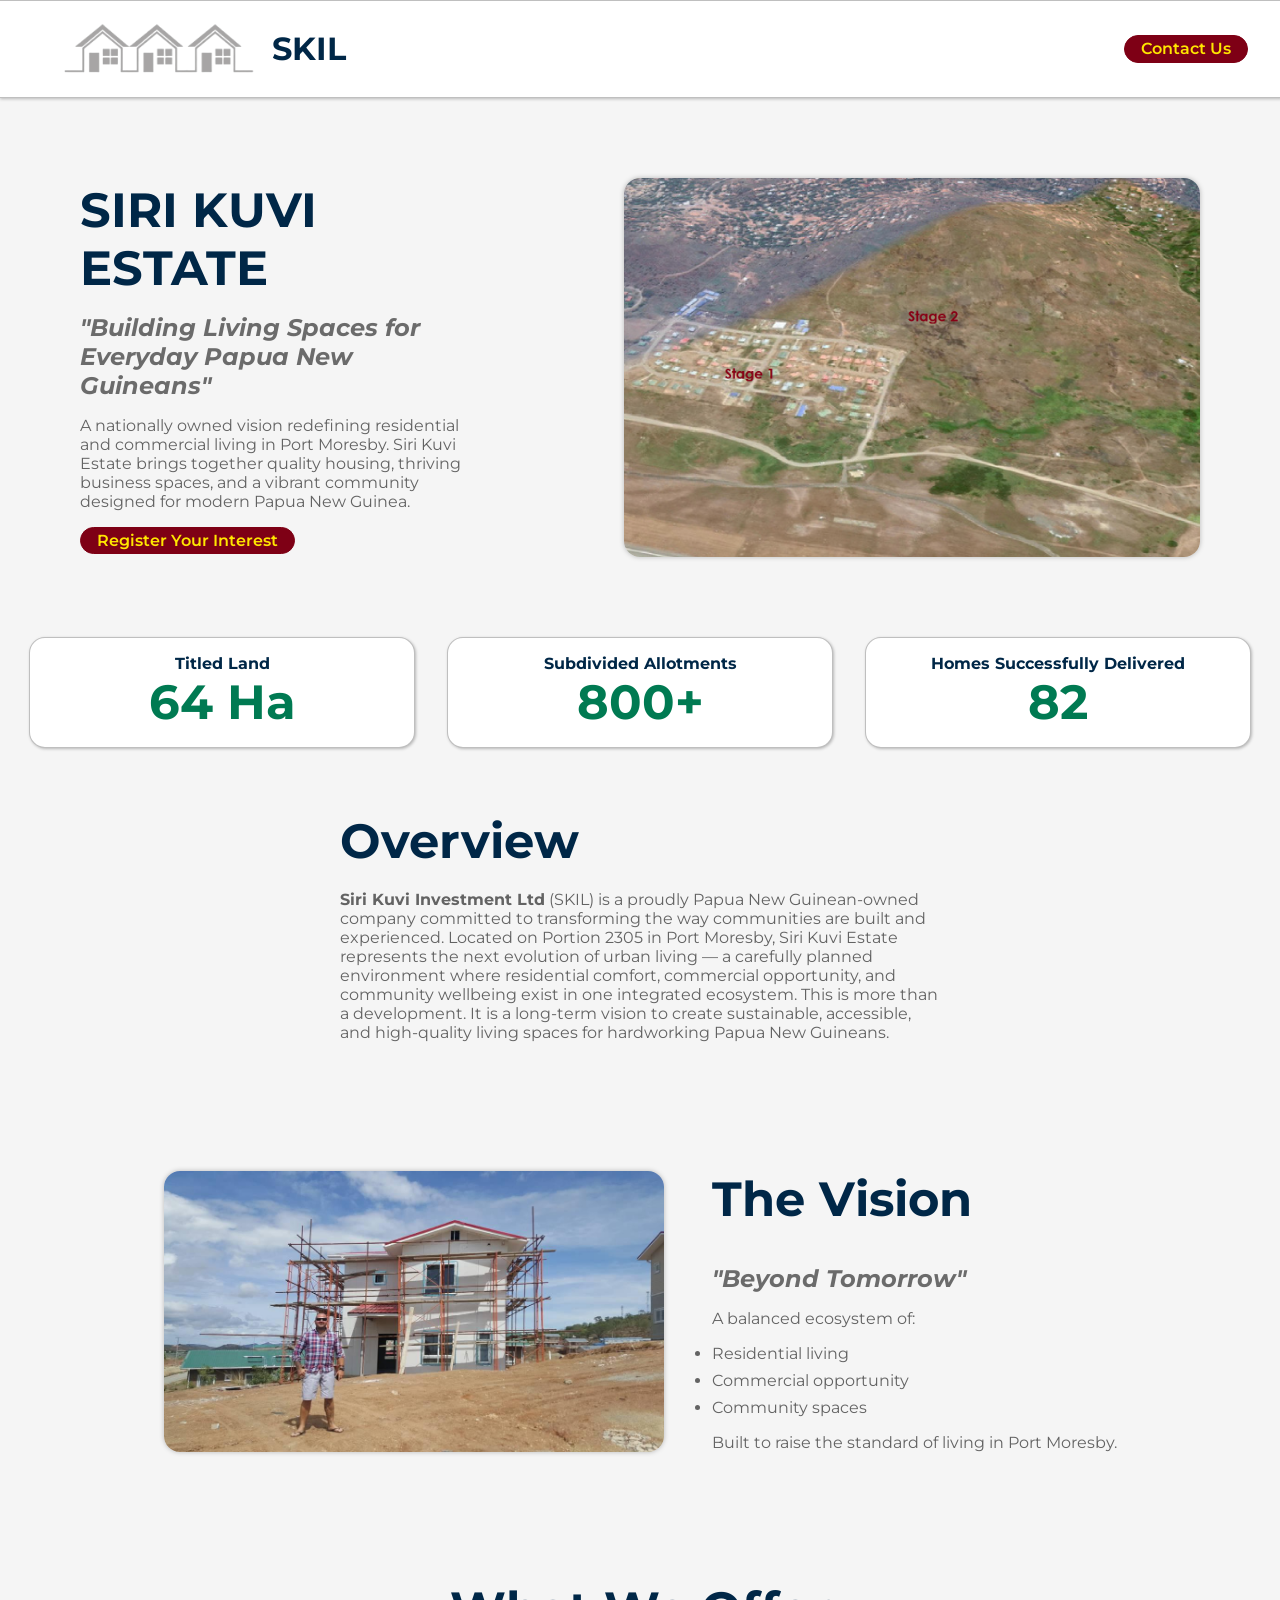
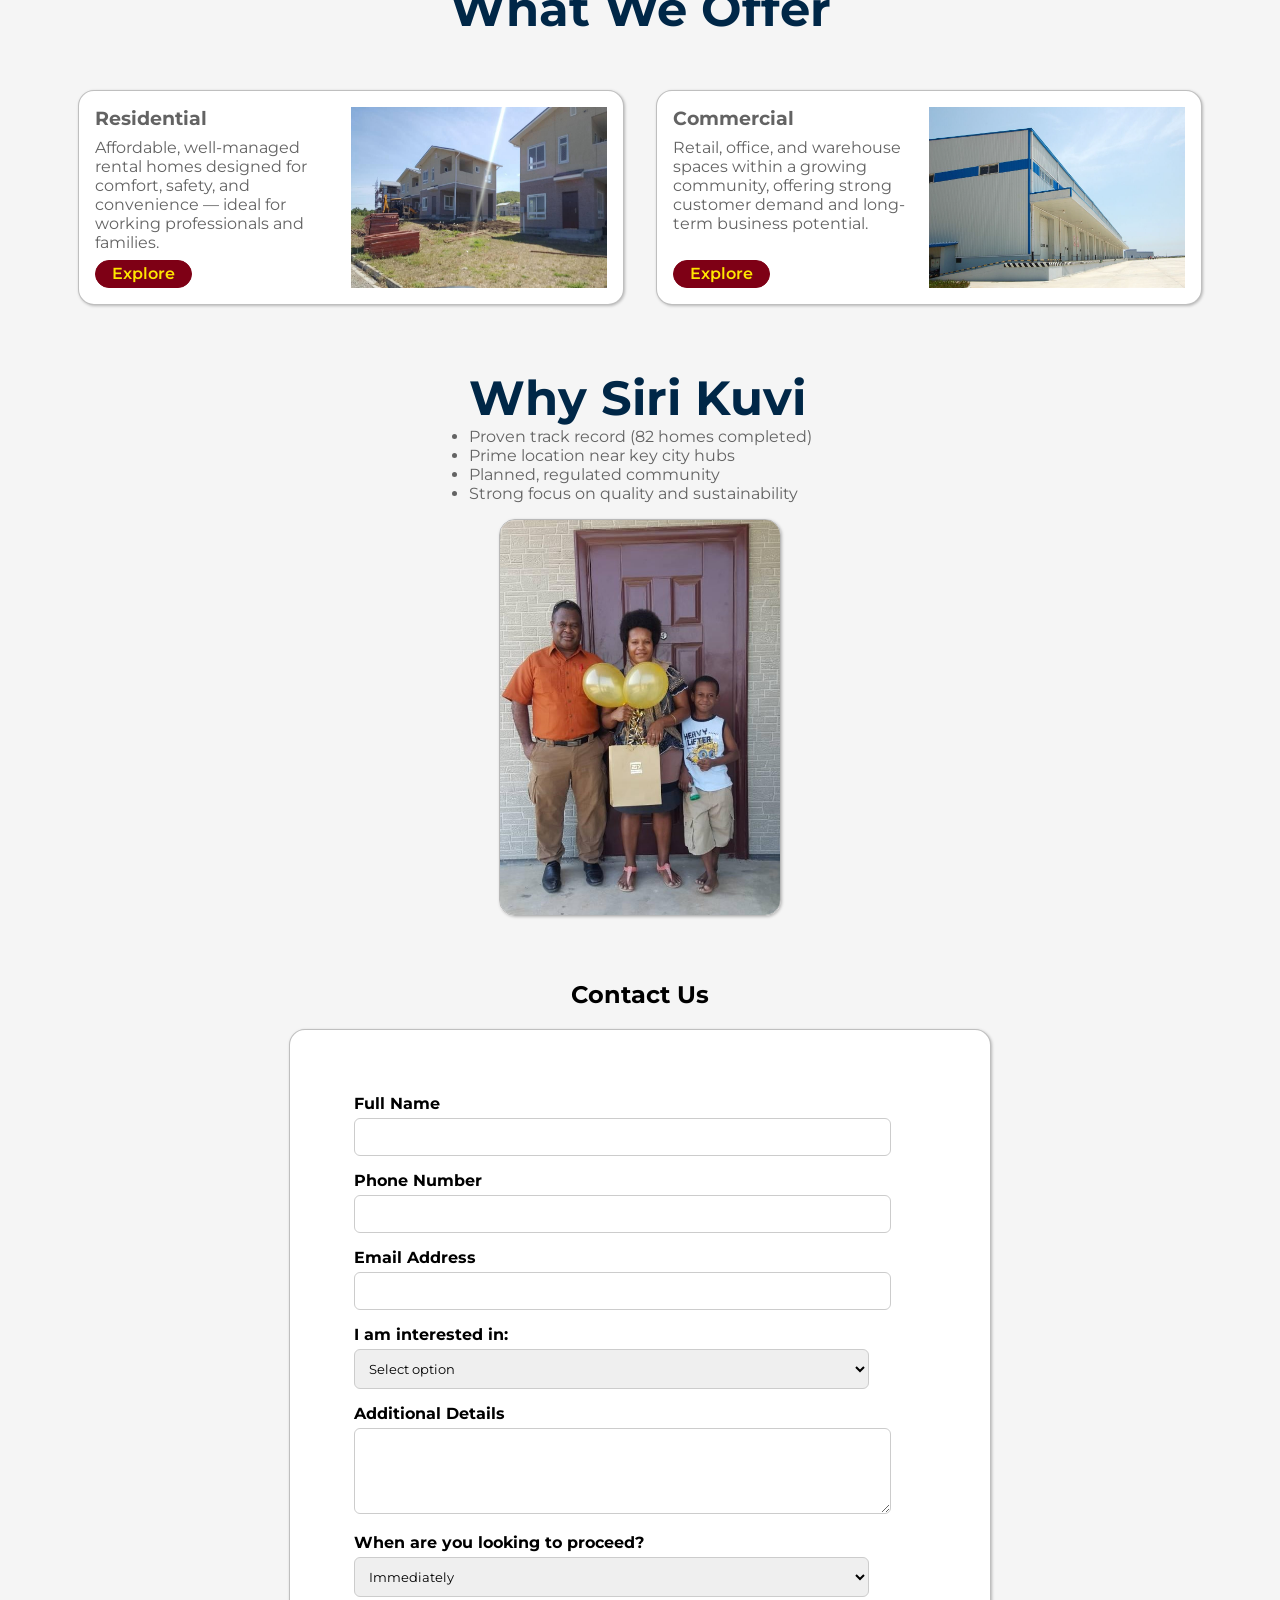
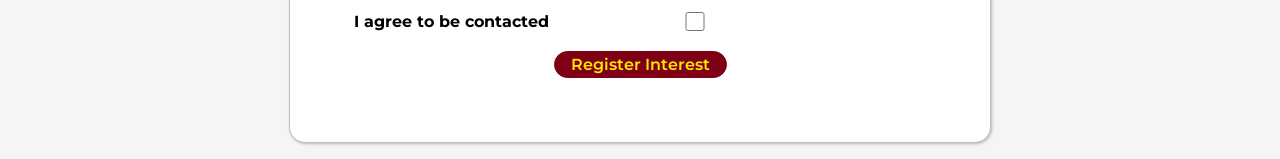
==== salesPage.html @ ce17e8e2 "Add files via upload" ====
<!DOCTYPE html>
<html lang="en">
<head>
    <!-- Basic Icons -->
<!-- Brand Icons -->
<link href="https://cdn.boxicons.com/3.0.8/fonts/brands/boxicons-brands.min.css" rel="stylesheet">
    <link rel="stylesheet" href="styles.css">
    <meta charset="UTF-8">
    <meta name="viewport" content="width=device-width, initial-scale=1.0">
    <title>SKIL-Sales</title>
</head>
<body>
    <main>
        <header class="header">
            <div class="logo-container">
                <img class="logo" src="assets/SKIL-LOGO.png" alt="">
                <h1>SKIL</h1>
            </div>
            <a href="#contact" class="button">Contact Us</a>
            
        </header>
        <section class="hero-section">
            <div class="hero-content">
                <h1>SIRI KUVI ESTATE</h1>
                <h2>"Building Living Spaces for Everyday Papua New Guineans"</h2>
                <p>A nationally owned vision redefining residential and commercial living in Port Moresby. Siri Kuvi Estate brings together quality housing, thriving business spaces, and a vibrant community designed for modern Papua New Guinea.</p>
                <a href="#contact" class="button">Register Your Interest</a>
            </div>
                <img src="assets/ariel2.png" alt="Hero-Image">
        </section>
        <section class="quick-stats">
                <div class="card">
                    <h3>Titled Land</h3>
                    <p>64 Ha</p>
                </div>
                <div class="card">
                    <h3>Subdivided Allotments</h3>
                    <p>800+</p>
                </div>
                <div class="card">
                    <h3>Homes Successfully Delivered</h3>
                    <p>82</p>
                </div>
        </section>
        <section class="overview">
                <h2>Overview</h2>
            <p><strong>Siri Kuvi Investment Ltd</strong> (SKIL) is a proudly Papua New Guinean-owned company committed to transforming the way communities are built and experienced.

Located on Portion 2305 in Port Moresby, Siri Kuvi Estate represents the next evolution of urban living — a carefully planned environment where residential comfort, commercial opportunity, and community wellbeing exist in one integrated ecosystem.

This is more than a development. It is a long-term vision to create sustainable, accessible, and high-quality living spaces for hardworking Papua New Guineans.
            </p>

        </section>
        <section class="support">
                <img src="assets/hero1.jpg" alt="">
                <div class="support-content">
                    <h2>The Vision</h2>
                    <h3>"Beyond Tomorrow"</h3>
                    <p>
                        A balanced ecosystem of:
                    </p>
                    <ul>
                        <li>Residential living</li>
                        <li>Commercial opportunity</li>
                        <li>Community spaces</li>
                    </ul>
                    <p>Built to raise the standard of living in Port Moresby.</p>
                </div>
        </section>
        <section class="house-types">
            <h2>What We Offer</h2>
            <div class="type-container">
                <div class="type-card">
                    <div class="t-card-text">
                        <h3>Residential</h3>
                        <p>Affordable, well-managed rental homes designed for comfort, safety, and convenience — ideal for working professionals and families.</p>
                        <a href="/" class="button">Explore</a>
                    </div>
                        <img src="assets/support.jpg" alt="">

                </div>
                <div class="type-card">
                    <div class="t-card-text">
                        <h3>Commercial</h3>
                        <p>Retail, office, and warehouse spaces within a growing community, offering strong customer demand and long-term business potential.</p>
                        <a href="/" class="button">Explore</a>
                    </div>
                        <img src="assets/p4.png" alt="">
                </div>
            </div>
            
        </section>
        <section class="trust">
                <div class="trust-text">
                    <h2>Why Siri Kuvi</h2>
                    <ul>
                        <li>Proven track record (82 homes completed)</li>
                        <li>Prime location near key city hubs</li>
                        <li>Planned, regulated community</li>
                        <li>Strong focus on quality and sustainability</li>
                    </ul>
                </div>
                <img src="assets/community.jpg" alt="">           
        </section>
        <section class="contact" id="contact">
                <h2>Contact Us</h2>
                <div class="form-container">
                    <form id="interestForm" action="https://api.web3forms.com/submit" method="POST">
                        <input type="hidden" name="access_key" value="27208c0e-eeba-4262-a926-3613c178b14e">
                        <input type="hidden" name="subject" value="New Siri Kuvi Website Enquiry">
                        <!-- Basic Info -->
                        <div class="form-group">
                        <label>Full Name</label>
                        <input type="text" name="name" required>
                        </div>

                        <div class="form-group">
                        <label>Phone Number</label>
                        <input type="tel" name="phone" required>
                        </div>

                        <div class="form-group">
                        <label>Email Address</label>
                        <input type="email" name="email" required>
                        </div>

                        <!-- Interest Type -->
                        <div class="form-group">
                        <label>I am interested in:</label>
                        <select id="interestType" name="interest" required>
                            <option value="">Select option</option>
                            <option value="residential">Residential Rental</option>
                            <option value="commercial">Commercial Space</option>
                            <option value="general">General Enquiry</option>
                        </select>
                        </div>

                        <!-- Residential Fields -->
                        <div id="residentialFields" class="hidden">
                        <div class="form-group">
                            <label>Preferred House Size</label>
                            <input type="text" name="houseSize">
                        </div>

                        <div class="form-group">
                            <label>Move-in Timeline</label>
                            <select name="moveIn">
                            <option>Immediately</option>
                            <option>1–3 Months</option>
                            <option>3–6 Months</option>
                            </select>
                        </div>
                        </div>

                        <!-- Commercial Fields -->
                        <div id="commercialFields" class="hidden">
                        <div class="form-group">
                            <label>Type of Business</label>
                            <input type="text" name="businessType">
                        </div>

                        <div class="form-group">
                            <label>Space Required</label>
                            <input type="text" name="space">
                        </div>

                        <div class="form-group">
                            <label>Preferred Use</label>
                            <select name="use">
                            <option>Retail</option>
                            <option>Office</option>
                            <option>Warehouse</option>
                            </select>
                        </div>
                        </div>

                        <!-- Message -->
                        <div class="form-group">
                        <label>Additional Details</label>
                        <textarea name="message" rows="4"></textarea>
                        </div>

                        <!-- Timeline -->
                        <div class="form-group">
                        <label>When are you looking to proceed?</label>
                        <select name="timeline">
                            <option>Immediately</option>
                            <option>1–3 Months</option>
                            <option>3–6 Months</option>
                            <option>Just exploring</option>
                        </select>
                        </div>

                        <!-- Consent -->
                        <div class="form-group">
                        <label>
                            I agree to be contacted<input class="check" type="checkbox" required> 
                        </label>
                        </div>
                        <input type="hidden" name="redirect" value="https://web3forms.com/success">
                        <button type="submit" class="button">Register Interest</button>

                        <p class="success" id="successMessage">
                        Thank you! We will contact you shortly.
                        </p>

                </form>
        </div>

<script>
  const interestType = document.getElementById("interestType");
  const residentialFields = document.getElementById("residentialFields");
  const commercialFields = document.getElementById("commercialFields");

  interestType.addEventListener("change", () => {
    residentialFields.classList.add("hidden");
    commercialFields.classList.add("hidden");

    if (interestType.value === "residential") {
      residentialFields.classList.remove("hidden");
    }

    if (interestType.value === "commercial") {
      commercialFields.classList.remove("hidden");
    }
  });

  // Form submission (demo)
  const form = document.getElementById("interestForm");
  const successMessage = document.getElementById("successMessage");

 form.addEventListener("submit", async function(e) {
  e.preventDefault();

  const formData = new FormData(form);

  const response = await fetch("https://api.web3forms.com/submit", {
    method: "POST",
    body: formData
  });

  const result = await response.json();

  if (result.success) {
    successMessage.style.display = "block";
    form.reset();
  } else {
    alert("Something went wrong. Please try again.");
  }
});
</script>

            </div>
        </section>
    </main>
</body>
</html>
---- styles.css ----
@import url('https://fonts.googleapis.com/css2?family=Montserrat:ital,wght@0,100..900;1,100..900&family=Roboto:ital,wght@0,100..900;1,100..900&display=swap');

*{
    font-family: Montserrat;
    margin: 0;
    padding: 0%;
    
}
html,body{
    overflow-x: hidden;
}

main{
    width: 100%;
    height: auto;
    display: flex;
    flex-direction: column;
    justify-content: center;
    align-items: center;
    background-color: whitesmoke;
}
h1{
    color: rgb(0, 39, 71);
}

.button{
    background-color: rgb(126, 0, 21);
    color: #ffe600;
    border: solid 1.5px rgb(126, 0, 21);
    text-decoration: none;
    text-wrap: nowrap;
    padding: .2rem 1rem;
    width: fit-content;
    height: fit-content;
    border-radius: 1rem;
    font-weight: 600;
}
.button:hover{
    background-color: #ffe600;
    color:  rgb(126, 0, 21);
}
.header{
    width: 100%;
    padding: 1rem 0;
    border: solid 1px #00000040;
    box-shadow: 1px 1px 3px #00000040;
    display: flex;
    align-items: center;
    background-color: white;
}
.header .logo-container{
    margin-left: 4rem;
    display: flex;
    flex-wrap: nowrap;
    align-items: center;
    gap: 1rem;
}
.header .logo-container .logo{
    width: 12rem;
    opacity: 40%;
}
.header .button{
    margin-left: auto;
    margin-right: 2rem;
}
.social-media{
    margin: auto 0;
    margin-right: 4rem;
}
.social-media > *{
    font-size: 1.5rem;
    color: rgb(126, 0, 21);
}
/*Hero-section*/
.hero-section{
    width: 100%;
    height: auto;
    display: flex;
    justify-content: space-around;
    padding: 5rem 4rem;
    align-items: center;
}
.hero-content{
    width: 30%;
    height: 100%;
    display: flex;
    flex-direction: column;
    justify-content: center;
    gap: 1rem;
}
.hero-content h1{
    font-size: 3rem;
}
.hero-content h2{
    font-style: italic;
    color: #00000090;
    margin: 0;
}
.hero-content p{
    color: #636363;
}
.hero-section img{
    width: 45%;
    min-width: 500px;
    height: auto;
    border-radius: 1rem;
    box-shadow: 0px 0px 5px #00000040;
}

/*QUICK STATS*/
.quick-stats{
    width: 100%;
    height: auto;
    display: flex;
    gap: 2rem;
    justify-content: center;
}
.card{
    background-color: white;
    border-radius: 1rem;
    border: solid 1px #00000040;
    box-shadow: 1px 1px 3px #00000040;
    width: 20rem;
    display: flex;
    flex-direction: column;
    align-items: center;
    padding: 1rem 2rem;
}
.card h3{
    font-size: 1rem;
    font-weight: 700;
    color: rgb(0, 39, 71);
}
.card p{
    font-weight: 700;
    font-size: 3rem;
    color: rgb(0, 122, 82);
}

/*OVERVIEW*/

.overview{
display: flex;
justify-content: center;
flex-direction: column;
padding: 4rem;
}
.overview h2{
    color: rgb(0, 39, 71);
    font-size: 3rem;
}
.overview p{
    max-width: 600px;
    width: 100%;   
    min-width: 280px;
    color: #636363;
}

/*SUPPORT*/

.support{
    display: flex;
    justify-content: center;
    align-items: center;
    width: 100%;
    padding: 4rem 0rem;
    gap: 3rem;
}

.support img{
    width: 40%;
    max-width: 500px;
    min-width: 280px;
    height: fit-content;
    border-radius: 1rem;
    box-shadow: 0px 0px 5px #00000040;
}
.support-content{
    display: flex;
    flex-direction: column;
    width: fit-content;
    gap: 1rem;
}
.support-content h2{
    font-size: 3rem;
    color: rgb(0, 39, 71);
}
.support-content h3{
    font-size: 1.5rem;
    font-style: italic;
    color: #00000090;
}

.support-content p{
    color: #636363;
}

.support-content ul{
    display: flex;
    flex-direction: column;
    color: #636363;
    gap: .5rem;
}

.house-types{
    width: 100%;
    height: auto;
    display: flex;
    justify-content: center;
    align-items: center;
    gap: 2rem;
    flex-direction: column;
    padding-top: 4rem;
}

.type-container{
    width: 100%;
    display: flex;
    justify-content: center;
    gap: 2rem;

}
.type-card{
    width: 40%;
    border-radius: 1rem;
    background-color: white;
    border: solid 1px #00000040;
    box-shadow: 1px 1px 3px #00000040;
    padding: 1rem;
    gap: 1rem;
    display: flex;
}
.type-card > *{
    width: 50%;
}
.t-card-text{
    display: flex;
    flex-direction: column;
    gap: .5rem;
}
.t-card-text h3{
    color: #636363;
}
.house-types h2{
    color: rgb(0, 39, 71);
    font-size: 3rem;
}
.t-card-text p{
    color: #636363;
}
.t-card-text .button{
    margin-top: auto;
}

/*Trust Section*/

.trust{
    display: flex;
    flex-direction: column;
    width: 100%;
    justify-content: center;
    align-items: center;
    padding: 4rem 0;
    gap: 1rem;
}

.trust-text{
    display: flex;
    flex-direction: column;
}
.trust img{
    border-radius: 1rem;
    border: solid 1px #00000040;
    box-shadow: 1px 1px 3px #00000040;
    width: 20%;
    min-width: 280px;
}

.trust-text h2{
    color: rgb(0, 39, 71);
    font-size: 3rem;
    margin-bottom: 0%;
}
.trust-text ul{
    color: #636363;
    display: flex;
    flex-direction: column;
    gap: 0rem;
}

/*Contact-section*/

.contact{
    width: 100%;
    display: flex;
    justify-content: center;
    align-items: center;
    flex-direction: column;
}
.contact-container h2{
    font-size: 3rem;
    color: rgb(0, 39, 71);
    margin: 0 auto;
}

.form-container {
    display: flex;
    width: 80%;
    min-width: 280px;
    max-width: 700px;
    justify-content: center;
    border-radius: 1rem;
    background-color: white;
    border: solid 1px #00000040;
    box-shadow: 1px 1px 3px #00000040;
    margin-bottom: 1rem;
  }
form{
    min-width: 280px;
    width: 100%;
    display: flex;
    flex-direction: column;
    padding: 4rem;
}
form > *{
    width: 100%;
}
  h2 {
    margin-bottom: 20px;
  }

  .form-group {
    margin-bottom: 15px;
  }

  label {
    display: flex;
    flex-wrap: nowrap;
    margin-bottom: 5px;
    font-weight: bold;
    width: 100%;
  }
  label input{
    width: 1rem;
    margin-left: 1rem;
  }
  input, select, textarea {
    width: 90%;
    min-width: 260px;
    padding: 10px;
    border: 1px solid #ccc;
    border-radius: 6px;
  }

  textarea {
    resize: vertical;
  }

  .hidden {
    display: none;
  }
  
  button {
    width: 100%;
    padding: 12px;
    background: #1a7f37;
    color: #fff;
    border: none;
    border-radius: 6px;
    font-size: 16px;
    cursor: pointer;
    margin: 0 auto;
  }

  button:hover {
    background: #145c28;
  }

  .success {
    margin-top: 15px;
    color: green;
    display: none;
  }

  @media (max-width: 1100px) {
    .button{
        font-size: smaller;
    }
    .hero-section{
        padding: 3rem 2rem;
        justify-content: space-around;
    }
    .hero-content h1{
        font-size: 2rem;
    }
    .hero-content h2{
        font-size: large;
    }
    p, li{
        font-size: smaller;
    }
    .quick-stats{
        gap: .5rem;
        justify-content: space-around;
    }
    .card{
        padding: .5rem;
        justify-content: space-between;
    }
    .card > *{
        text-wrap: nowrap;
    }
  }

    @media (max-width: 800px) {
        .overview h2, .support-content h2, .house-types h2, .trust-text h2{
            font-size: 2rem;
        }
        .header{
            justify-content: space-between;
        }
        .header .logo-container{
            margin-left: 1rem;
            margin-right: auto;
            gap: .2rem;
        }
        .social-media{
            margin-right: .2rem;
            margin-left: .2rem;
            flex-wrap: nowrap;
        }
        .social-media > *{
            font-size: 1.1rem;
        }
        .header .button {
            margin-right: 1rem;
        }
        .header .logo-container .logo{
            width: 5rem;

        }
        .header .logo-container h1{
            font-size: 1.1rem;
        }
        .header .button{
            margin-left: auto;
        }
        .hero-section{
            flex-direction: column;
            gap: 1rem;
        }
        .hero-section > *{
            width: 80%;
        }
        .hero-section img{
            min-width: 280px;
            width: 80%;
        }
        .quick-stats{
            flex-direction: column;
            justify-content: center;
        }
        .card{
            margin: auto;
            width: 80%;
            min-width: 280px;
            max-width: 300px;
        }
        .card p{
            font-size: 2rem;
        }
        .card h3{
            font-size: .8rem;
        }
        .overview{
            padding: 2rem 0;
            align-items: center;
        }
        .overview p, .overview h2{
            width: 80%;
        }
        .support{
            gap: 0;
            justify-content: space-around;
        }
        .support-content{
            gap: .5rem;
        }
        .support-content{
            gap: .1rem;
        }
        .support-content ul{
            gap: .1rem;   
        }
        .house-types{
            gap: 0;
        }
        .type-container{
            flex-direction: column;
            align-items: center;
            gap: .5rem;
        }
        .type-card{
            width: 80%;
            min-width: 280px;
        }
    }
    @media (max-width: 600px){
        .support{
            flex-direction: column;
            align-items: center;
            padding: 0%;
        }
        .support img{
            width: 80%;
            margin-bottom: 1rem;
        }
        .support > *{
            width: 80%;
        }
        .type-card{
            flex-direction: column-reverse;
            justify-content: center;
            align-items: center;
        }
        .type-card > *{
            width: 100%;
        }
        .check{
    width: fit-content;
  }
    }
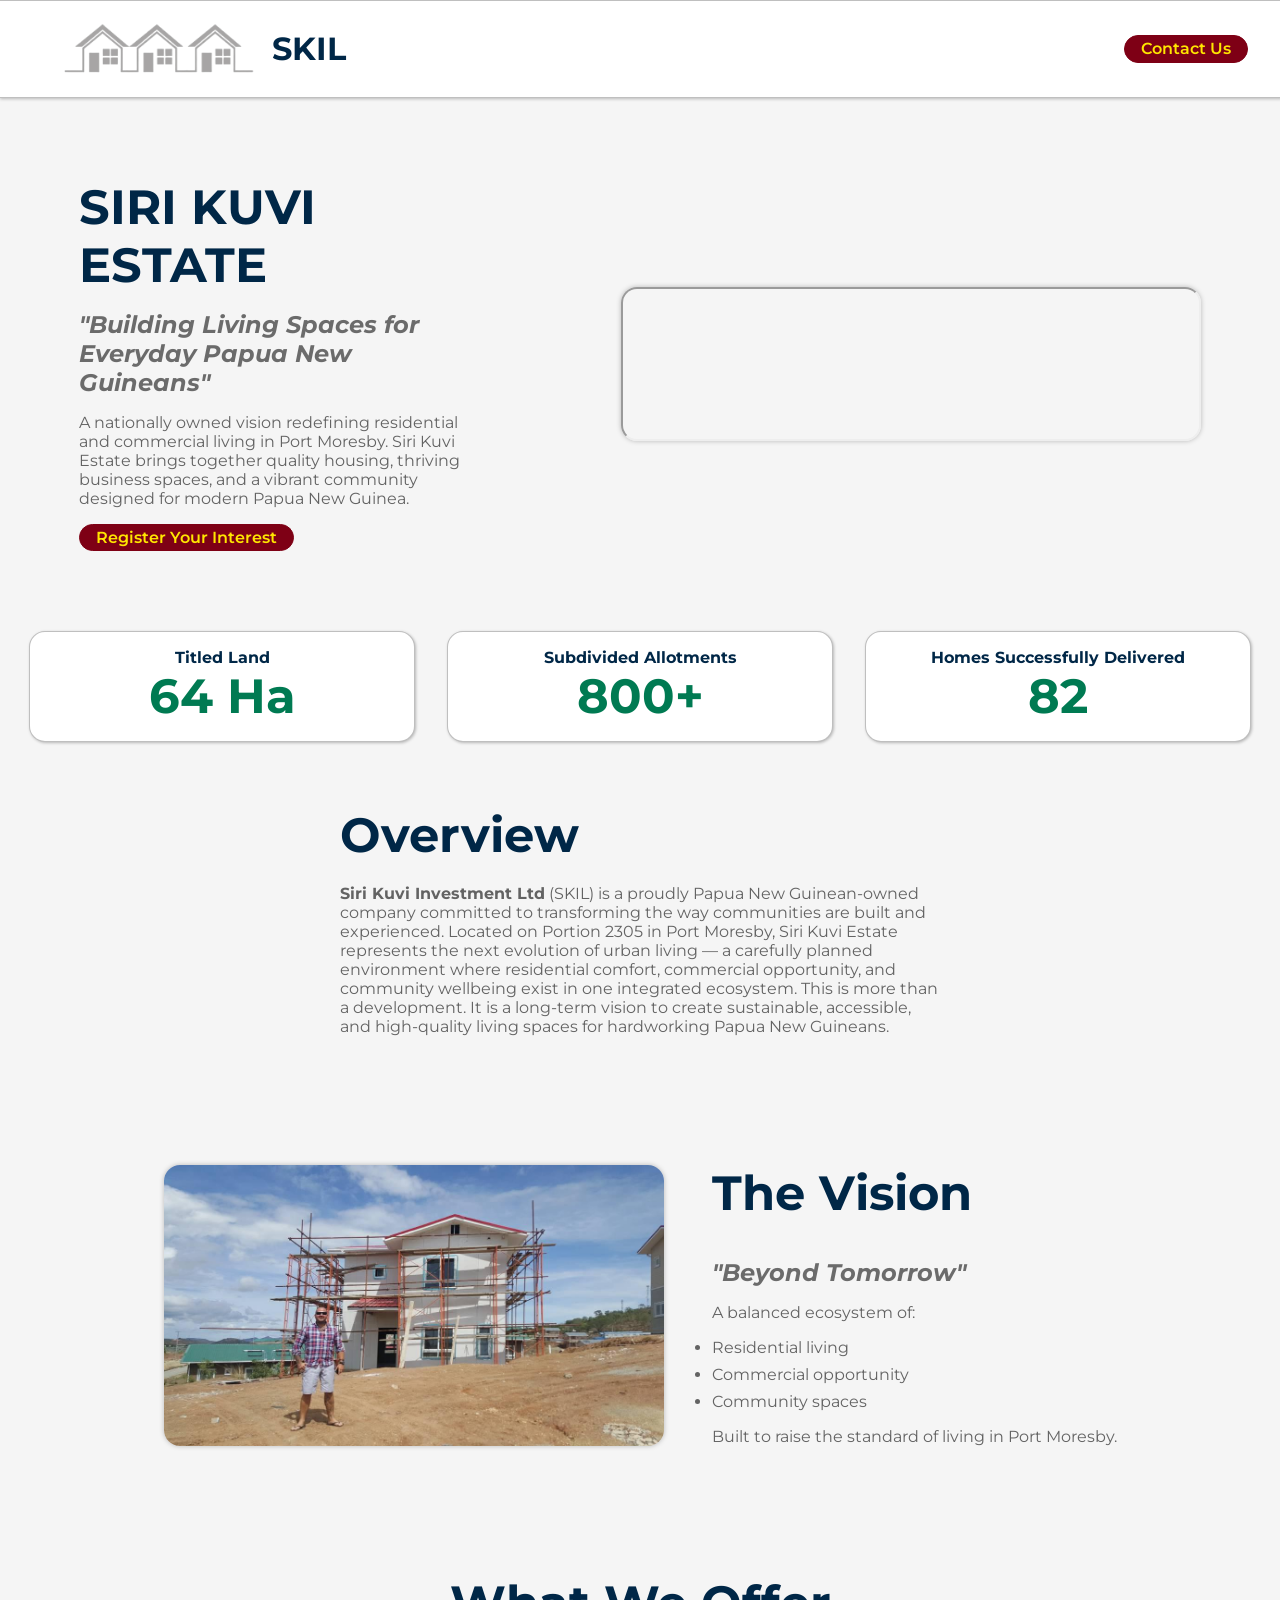
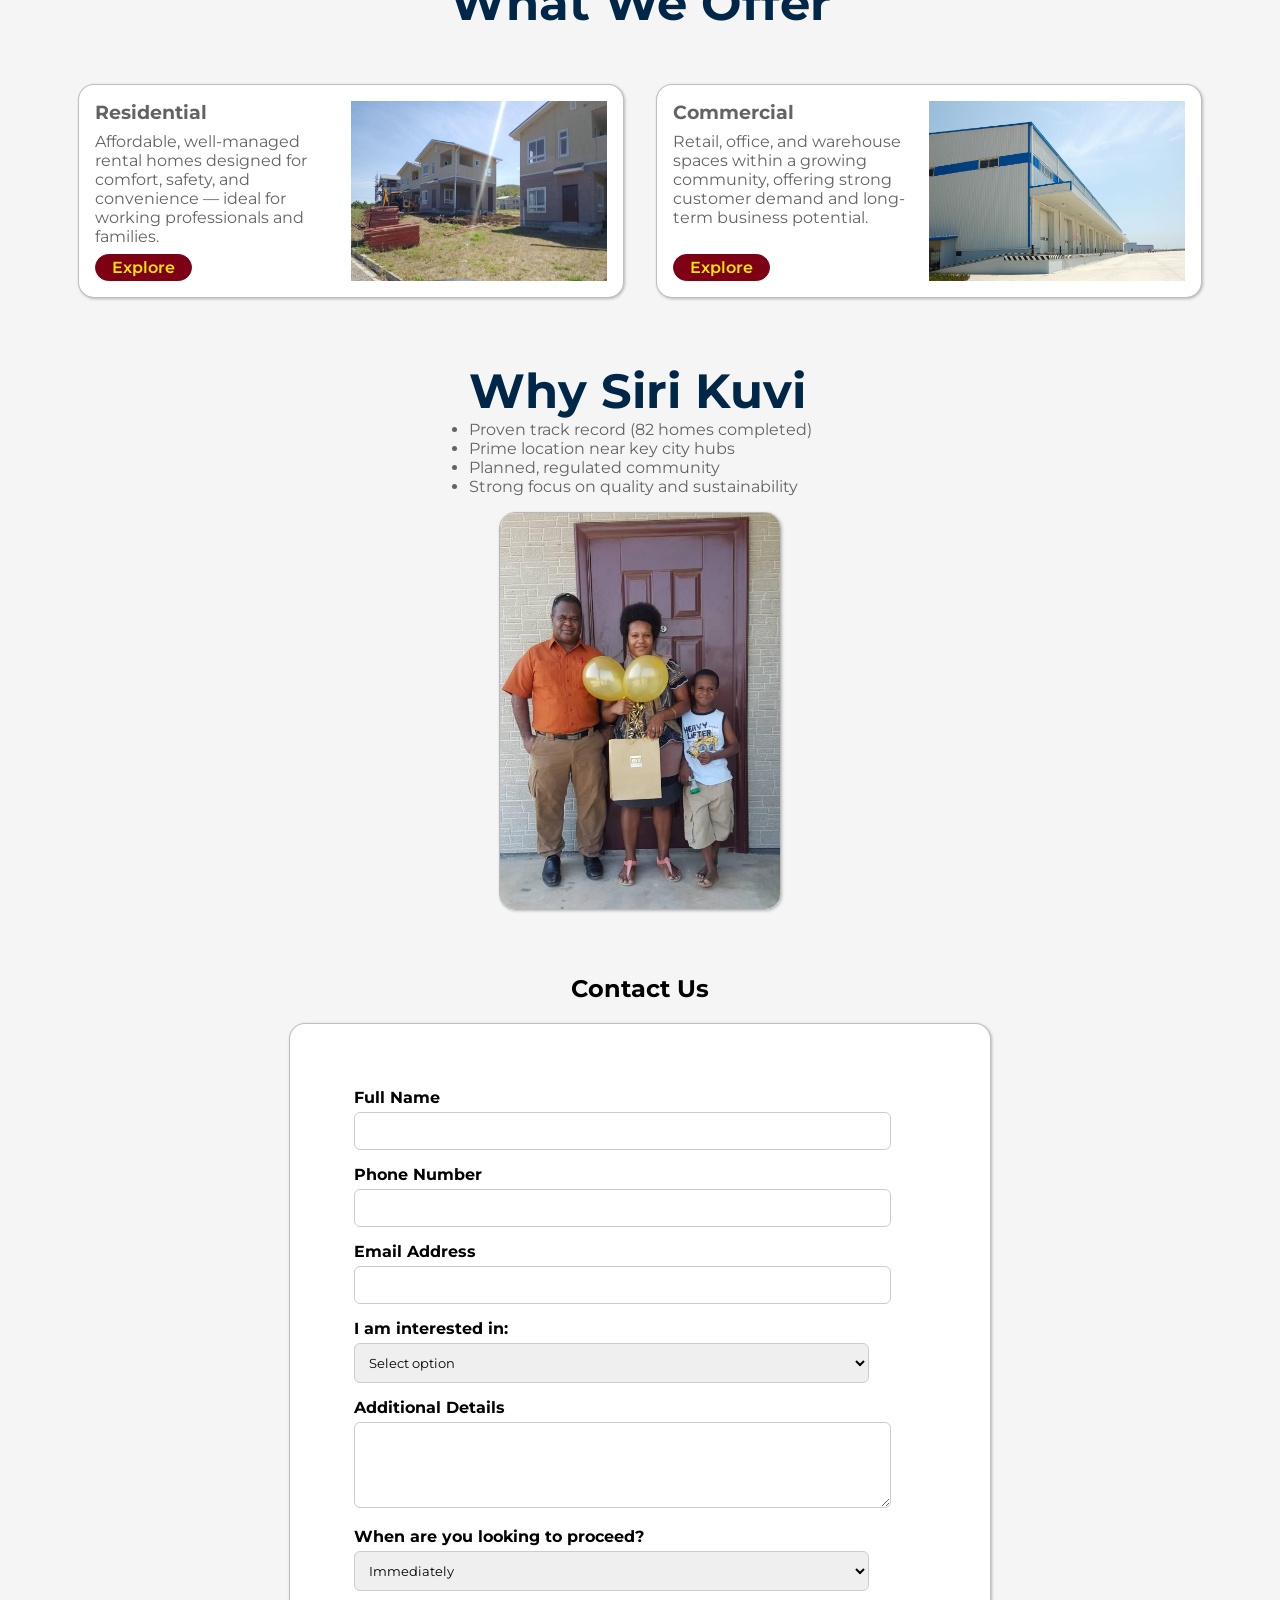
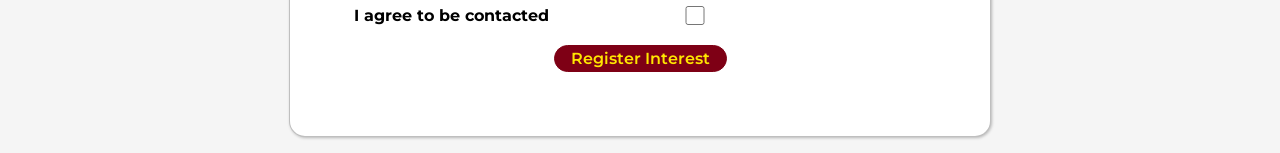
==== commit a072dbbd: "Google My Maps implementation" ====
--- a/salesPage.html
+++ b/salesPage.html
@@ -26,7 +26,7 @@
                 <p>A nationally owned vision redefining residential and commercial living in Port Moresby. Siri Kuvi Estate brings together quality housing, thriving business spaces, and a vibrant community designed for modern Papua New Guinea.</p>
                 <a href="#contact" class="button">Register Your Interest</a>
             </div>
-                <img src="assets/ariel2.png" alt="Hero-Image">
+                <iframe class="map" src="https://www.google.com/maps/d/u/0/embed?mid=1feuwDk1jKrgMdXr99G80EUlKydPmmbQ&ehbc=2E312F" width="640" height="480"></iframe>
         </section>
         <section class="quick-stats">
                 <div class="card">
--- a/styles.css
+++ b/styles.css
@@ -99,7 +99,7 @@
 .hero-content p{
     color: #636363;
 }
-.hero-section img{
+.hero-section .map{
     width: 45%;
     min-width: 500px;
     height: auto;
@@ -452,7 +452,7 @@
         .hero-section > *{
             width: 80%;
         }
-        .hero-section img{
+        .hero-section .map{
             min-width: 280px;
             width: 80%;
         }
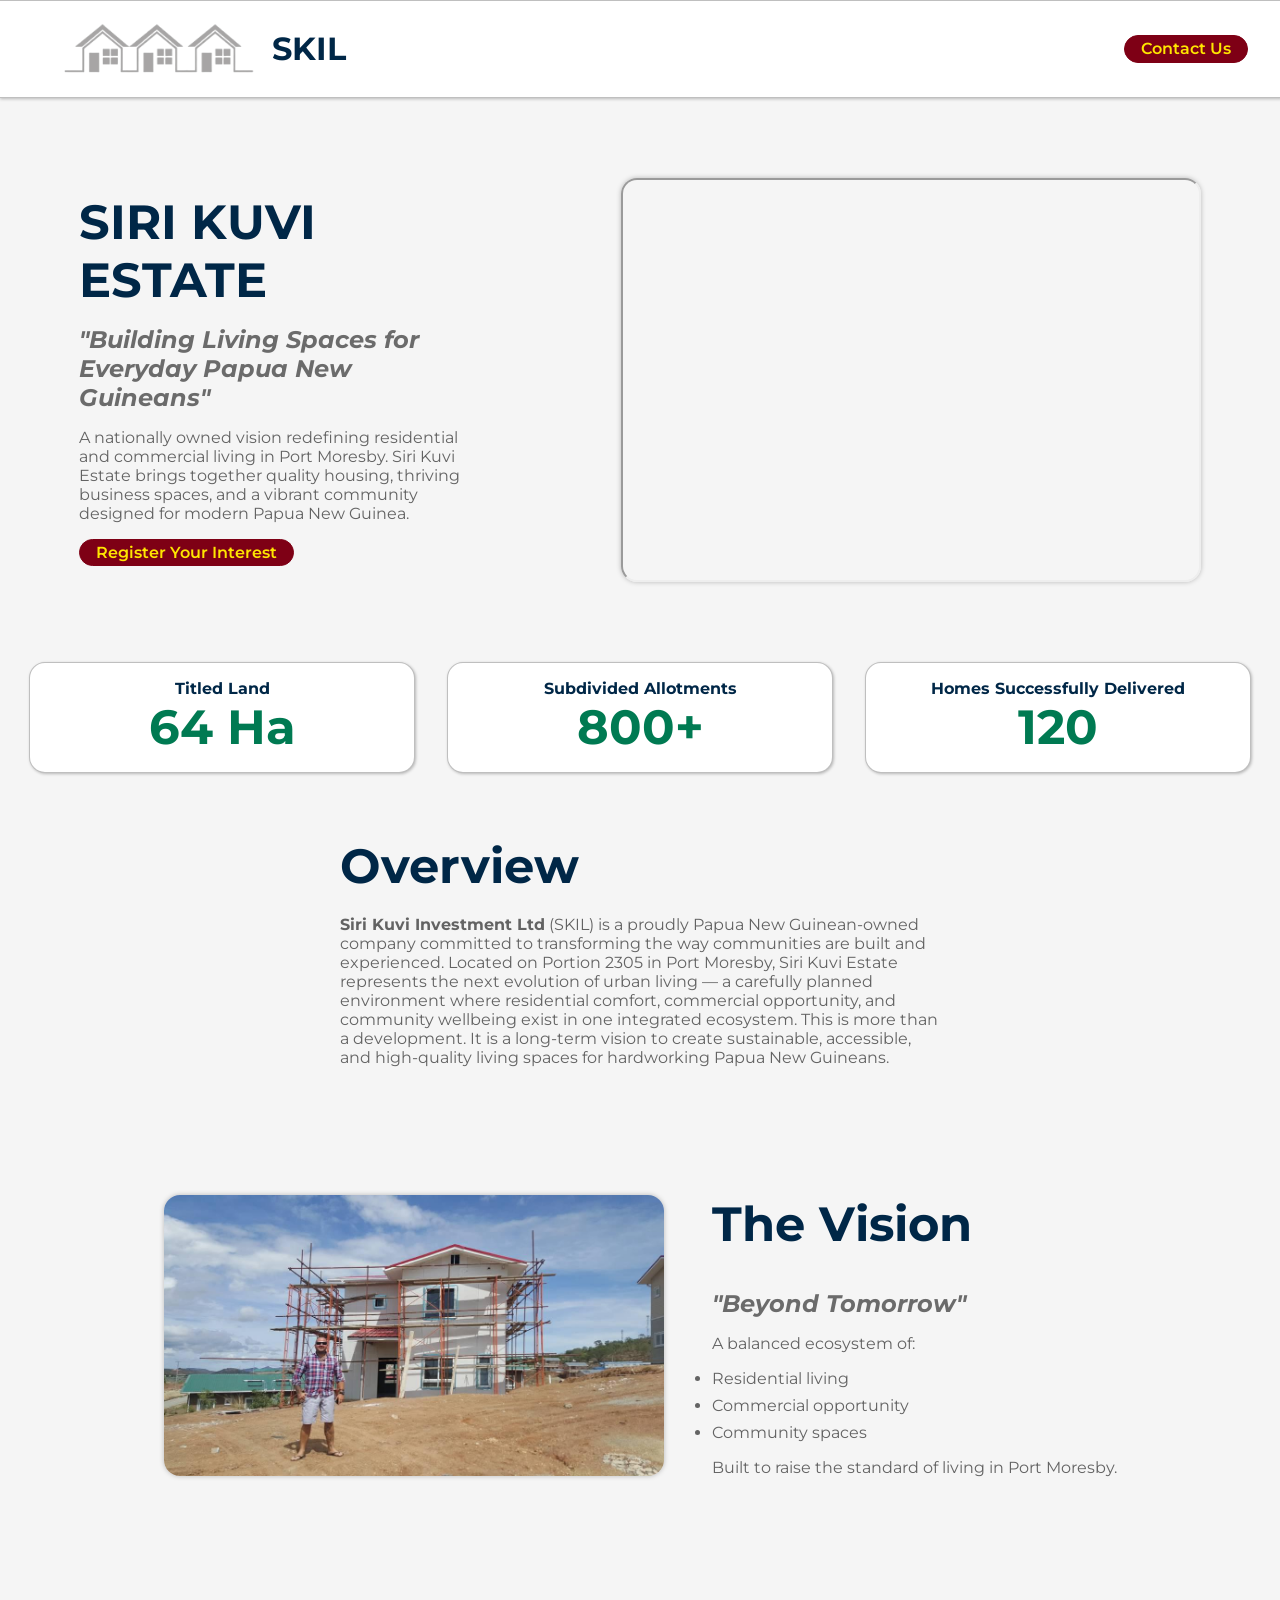
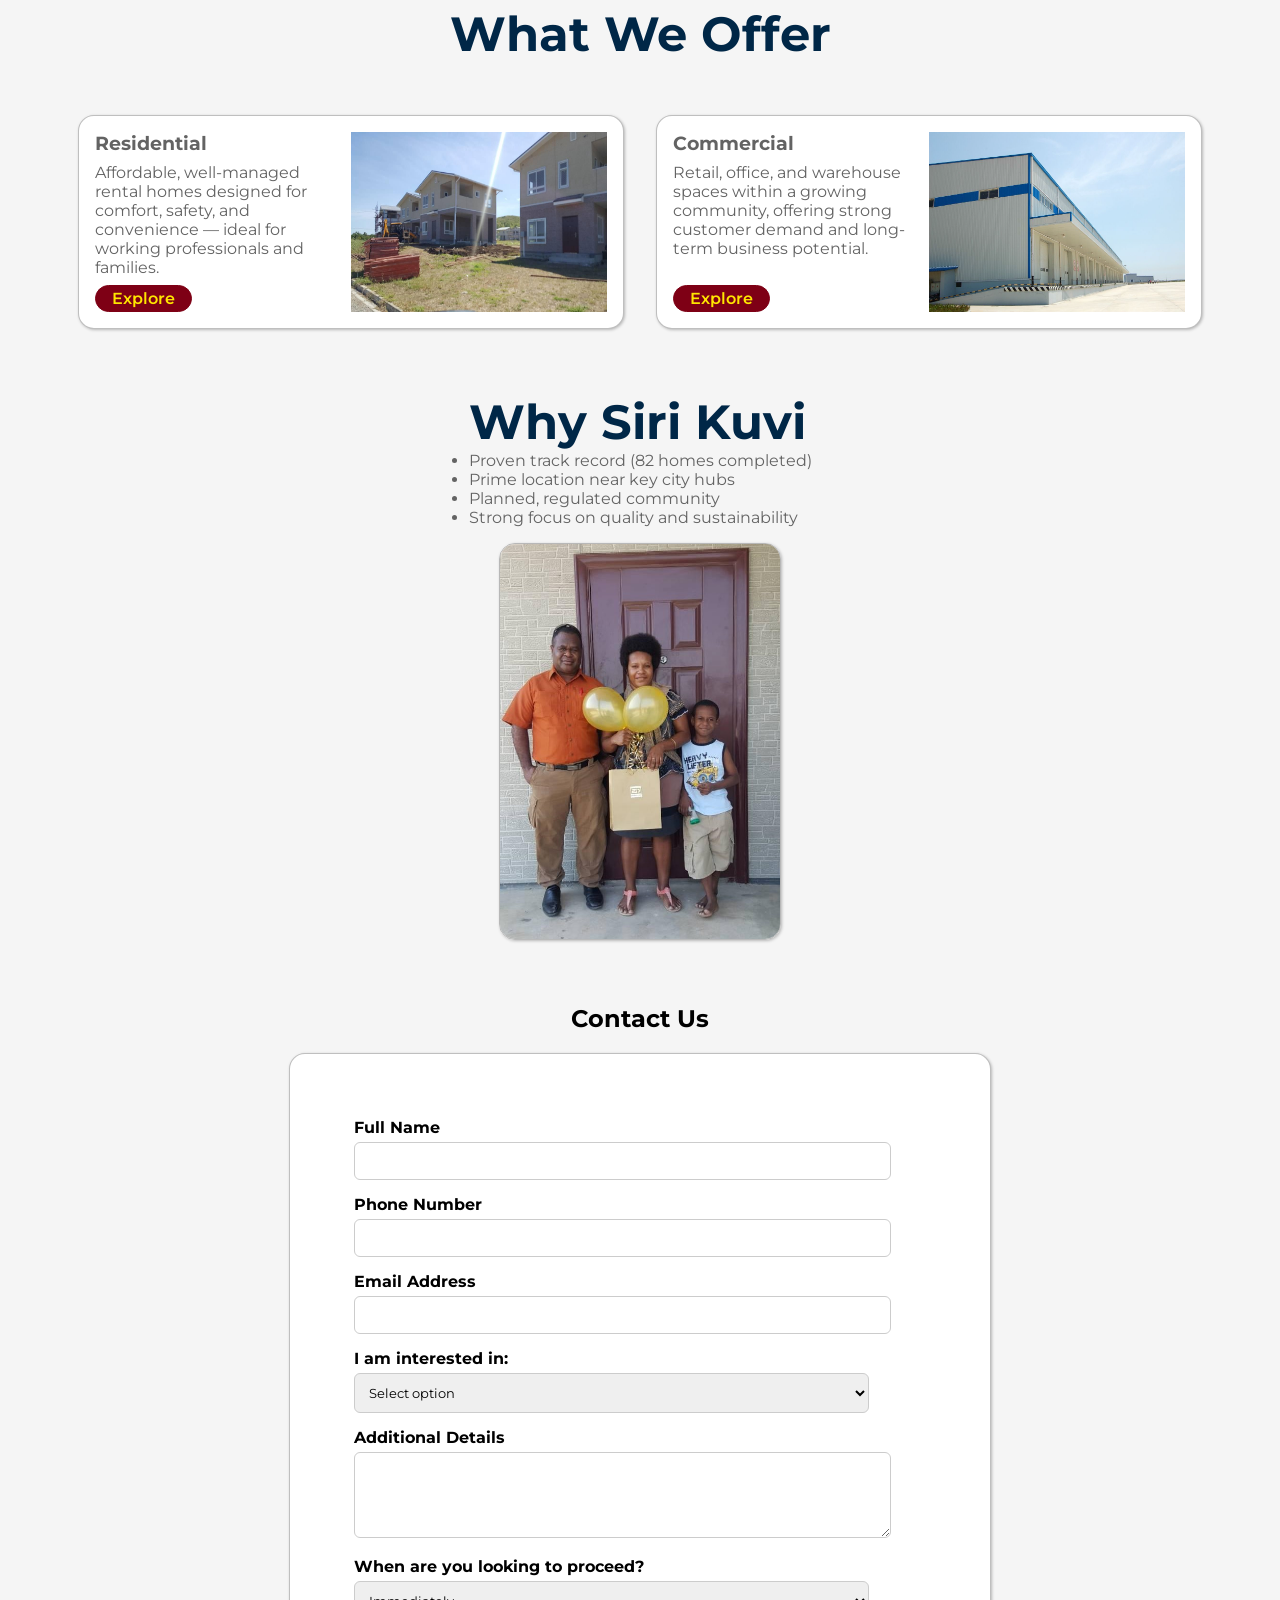
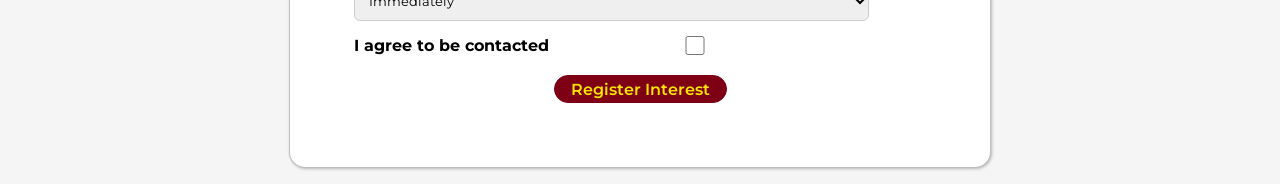
==== commit f0509c5a: "Stats Card Update Successfully delivered homes" ====
--- a/salesPage.html
+++ b/salesPage.html
@@ -39,7 +39,7 @@
                 </div>
                 <div class="card">
                     <h3>Homes Successfully Delivered</h3>
-                    <p>82</p>
+                    <p>120</p>
                 </div>
         </section>
         <section class="overview">
--- a/styles.css
+++ b/styles.css
@@ -102,6 +102,7 @@
 .hero-section .map{
     width: 45%;
     min-width: 500px;
+    min-height: 400px;
     height: auto;
     border-radius: 1rem;
     box-shadow: 0px 0px 5px #00000040;
@@ -454,6 +455,7 @@
         }
         .hero-section .map{
             min-width: 280px;
+            min-height: 300px;
             width: 80%;
         }
         .quick-stats{
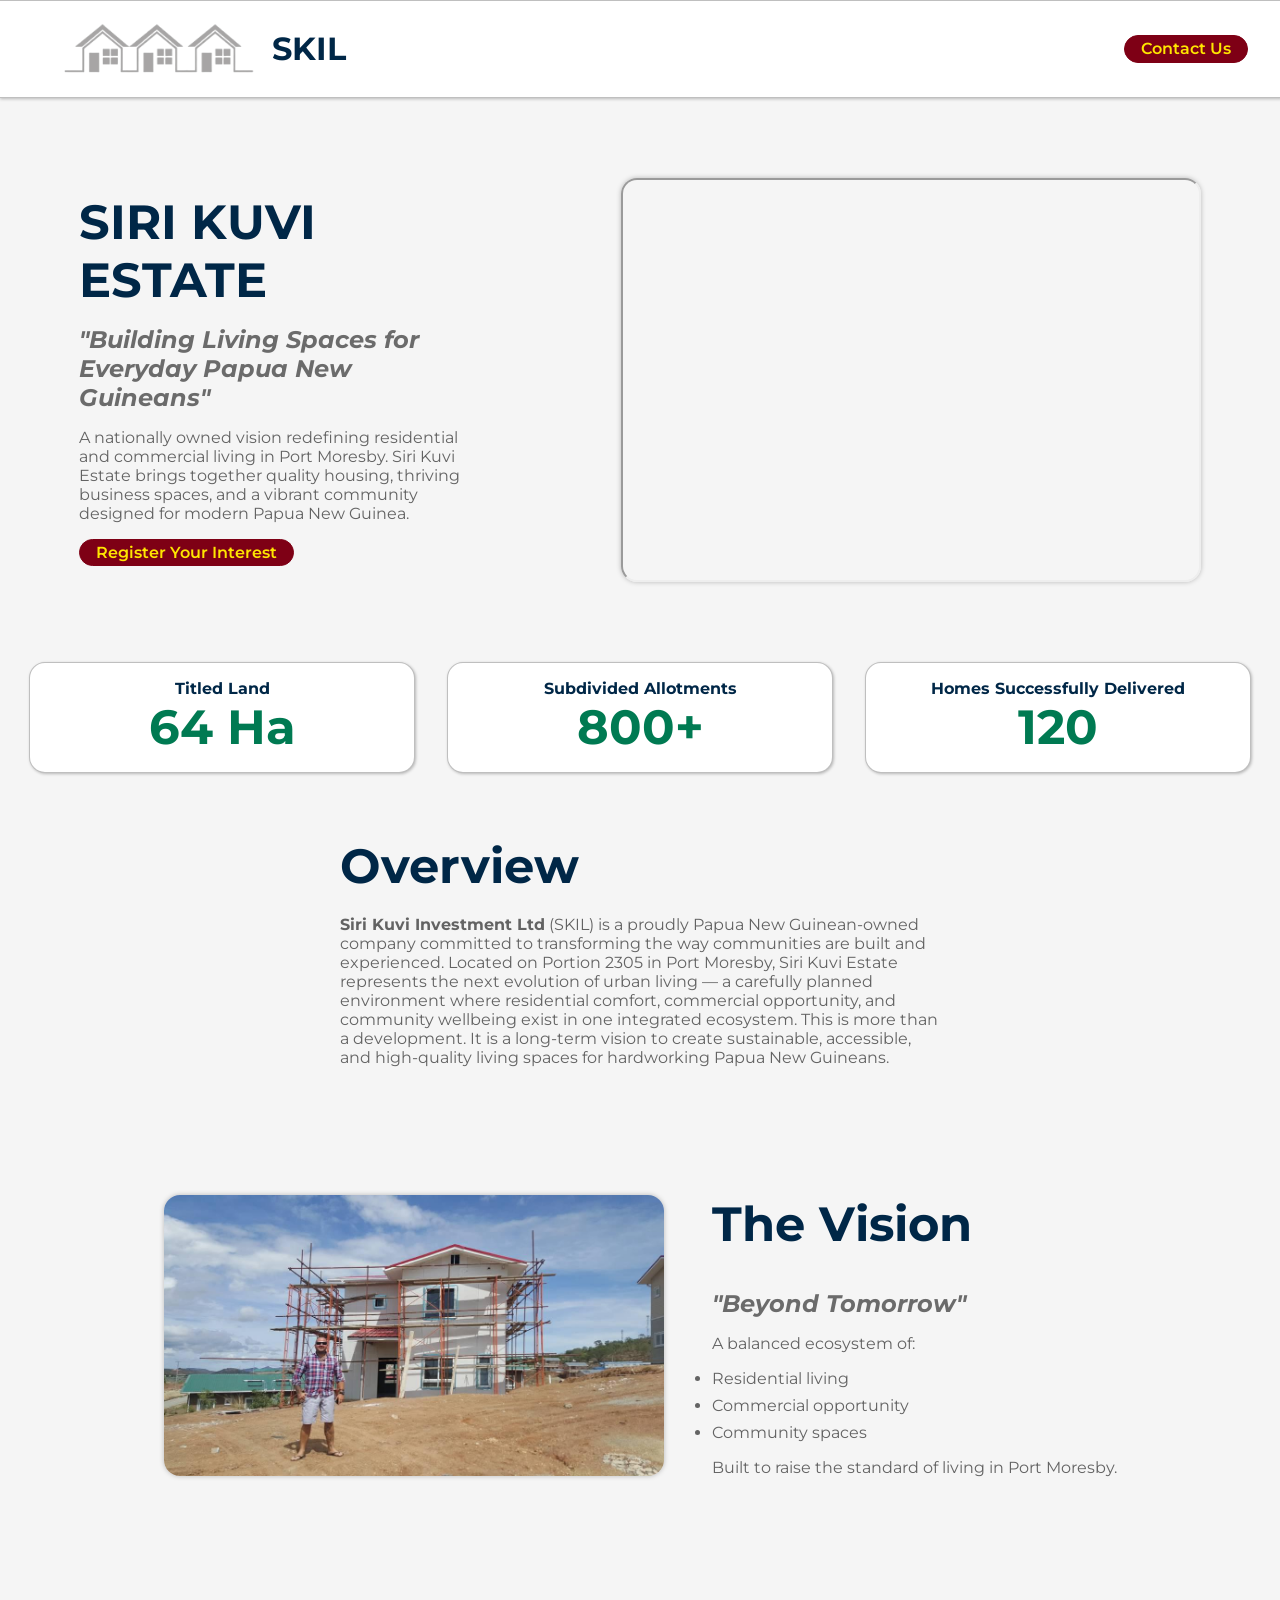
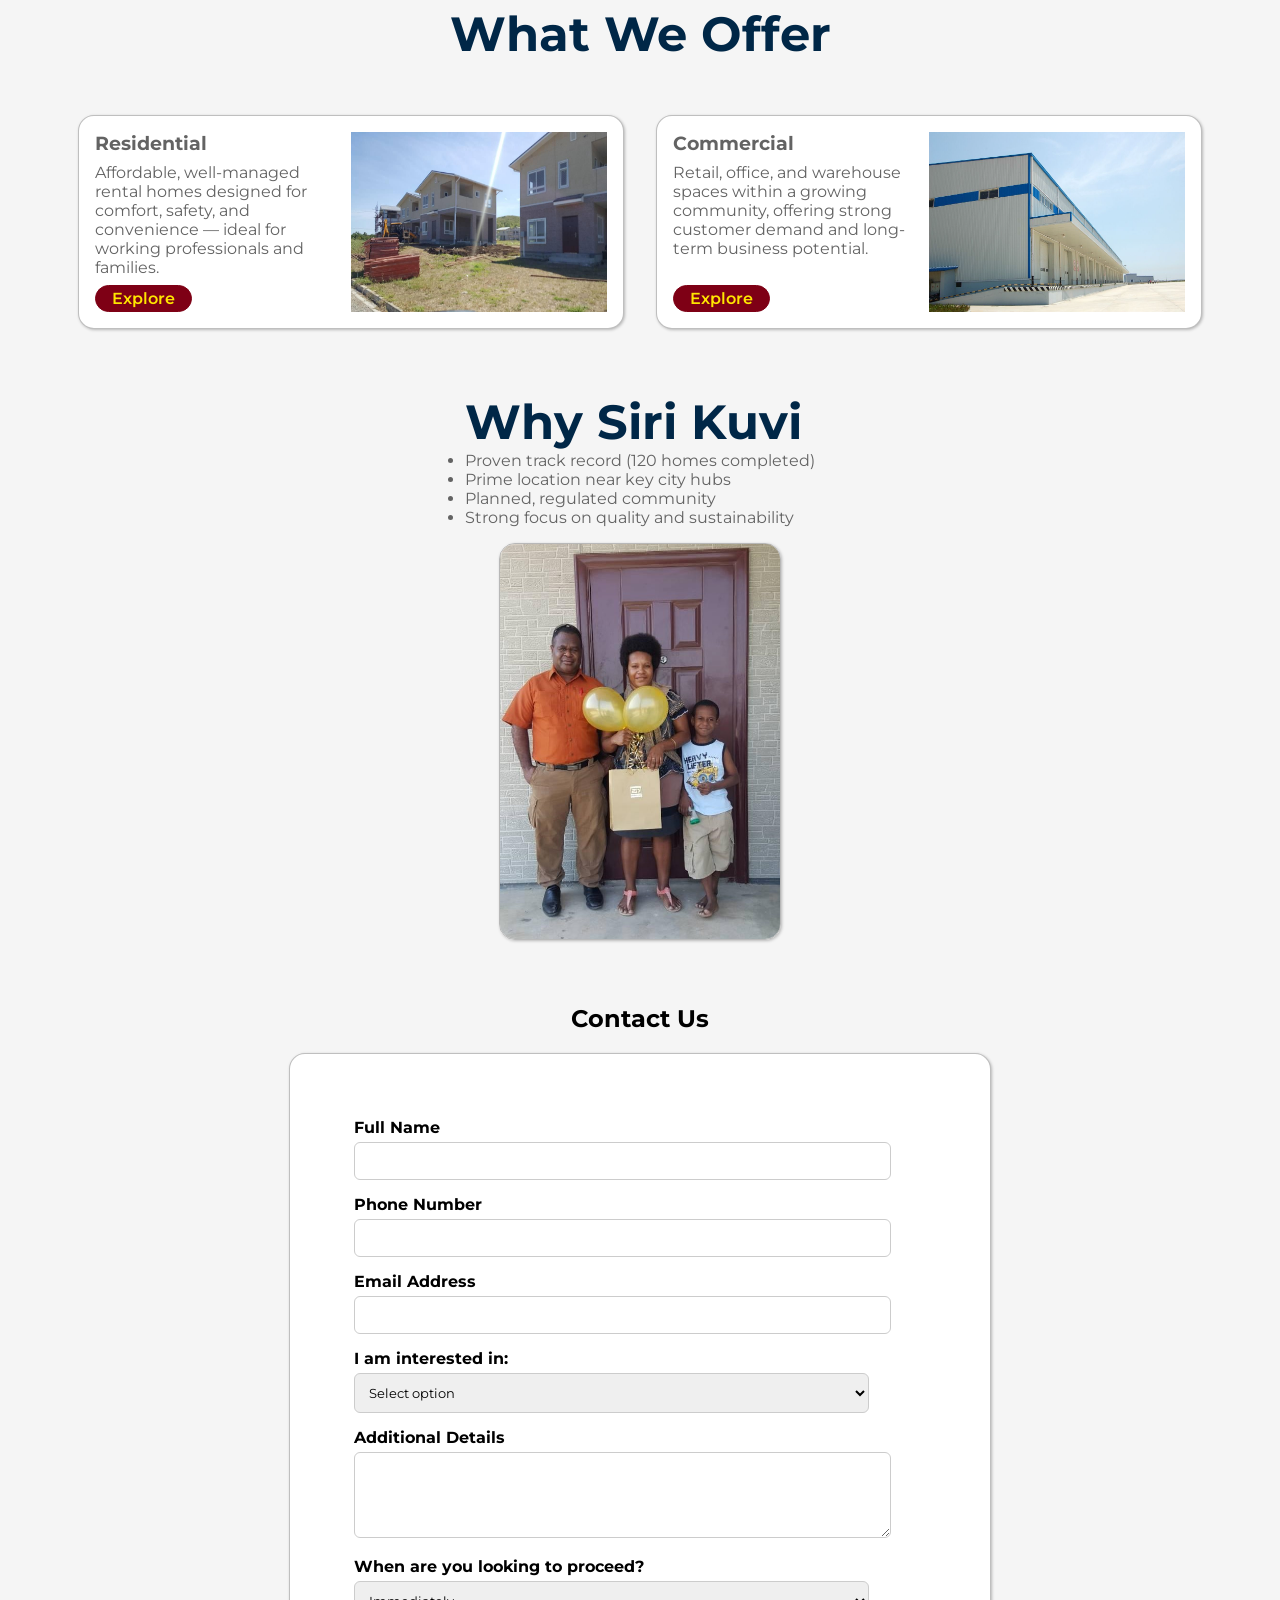
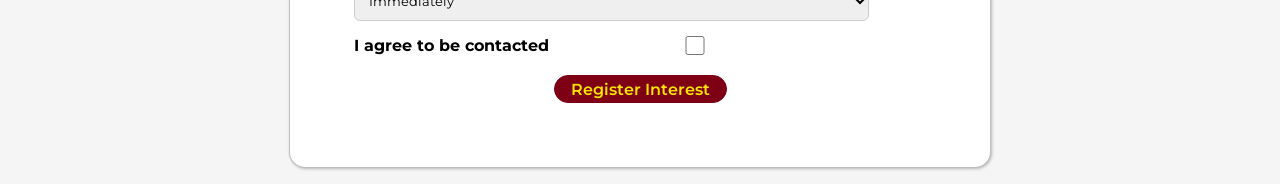
==== commit 3e993c84: "Stats Correction" ====
--- a/salesPage.html
+++ b/salesPage.html
@@ -95,7 +95,7 @@
                 <div class="trust-text">
                     <h2>Why Siri Kuvi</h2>
                     <ul>
-                        <li>Proven track record (82 homes completed)</li>
+                        <li>Proven track record (120 homes completed)</li>
                         <li>Prime location near key city hubs</li>
                         <li>Planned, regulated community</li>
                         <li>Strong focus on quality and sustainability</li>
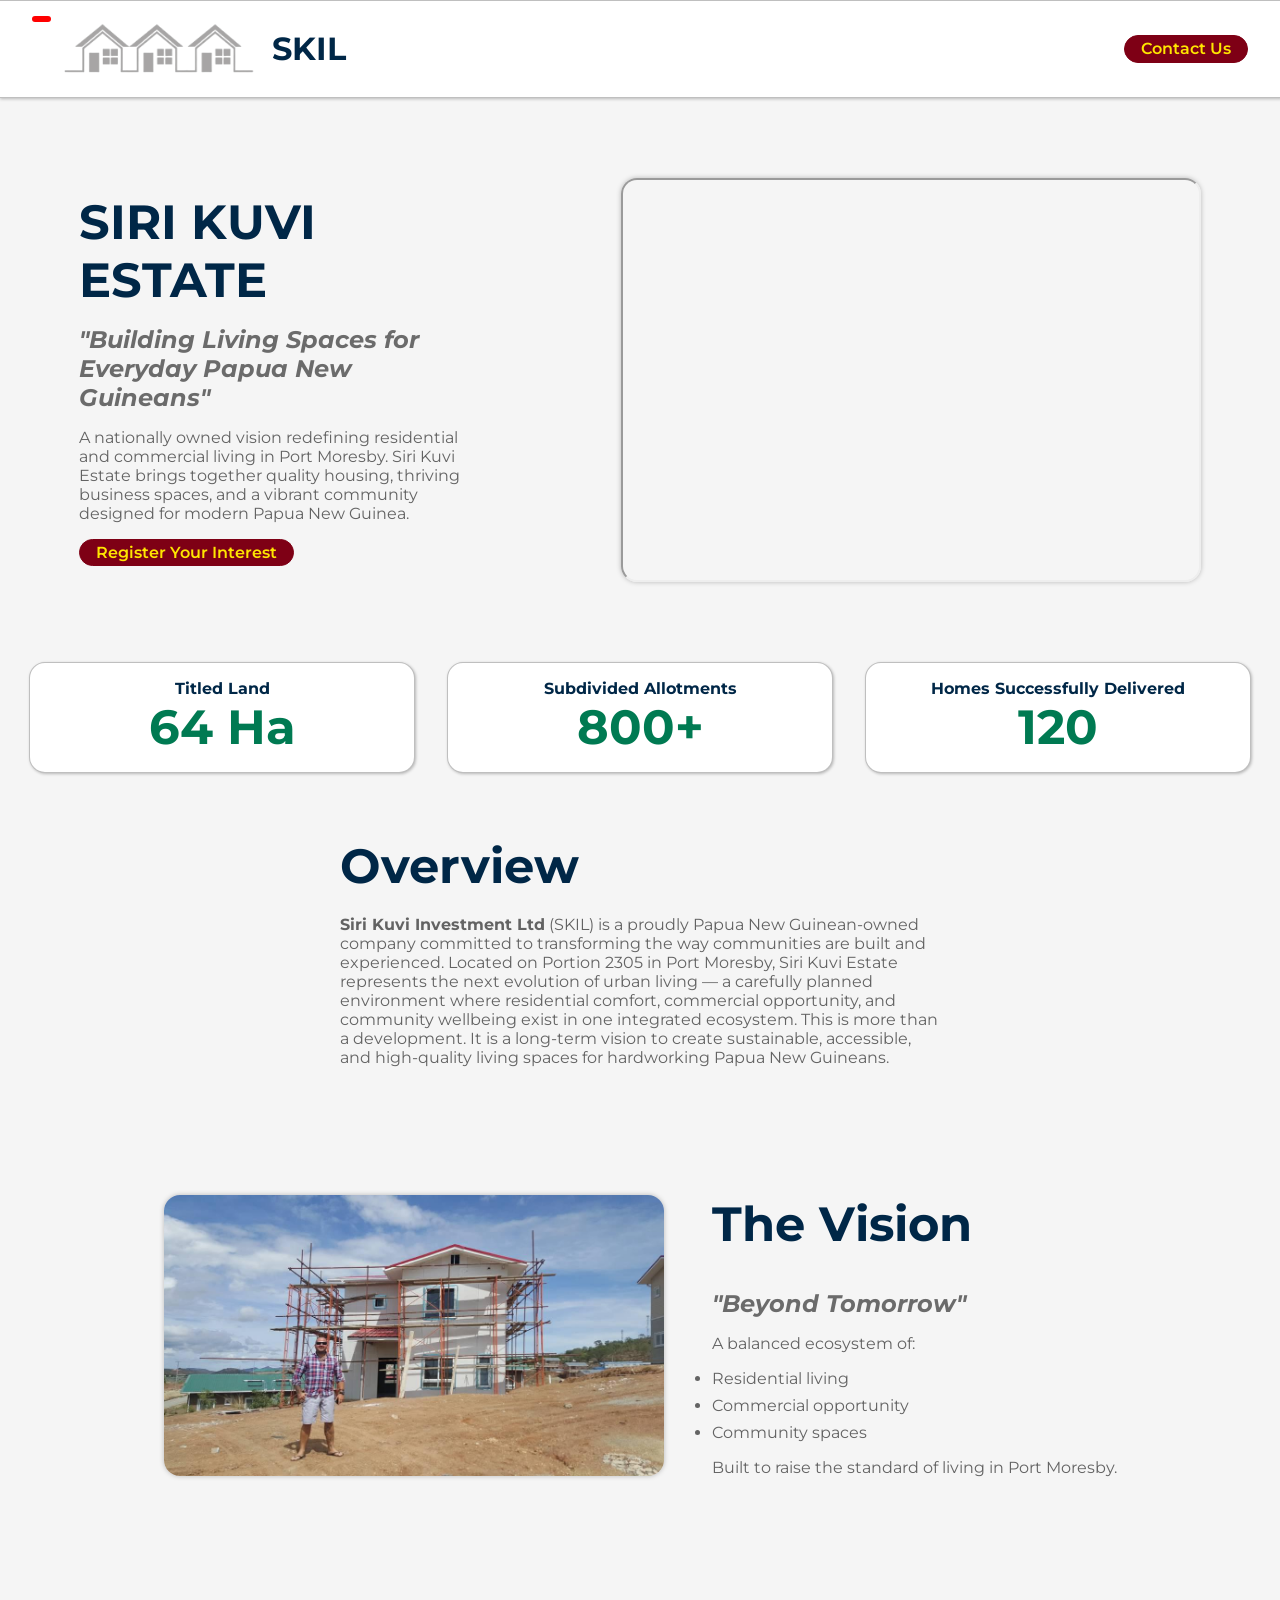
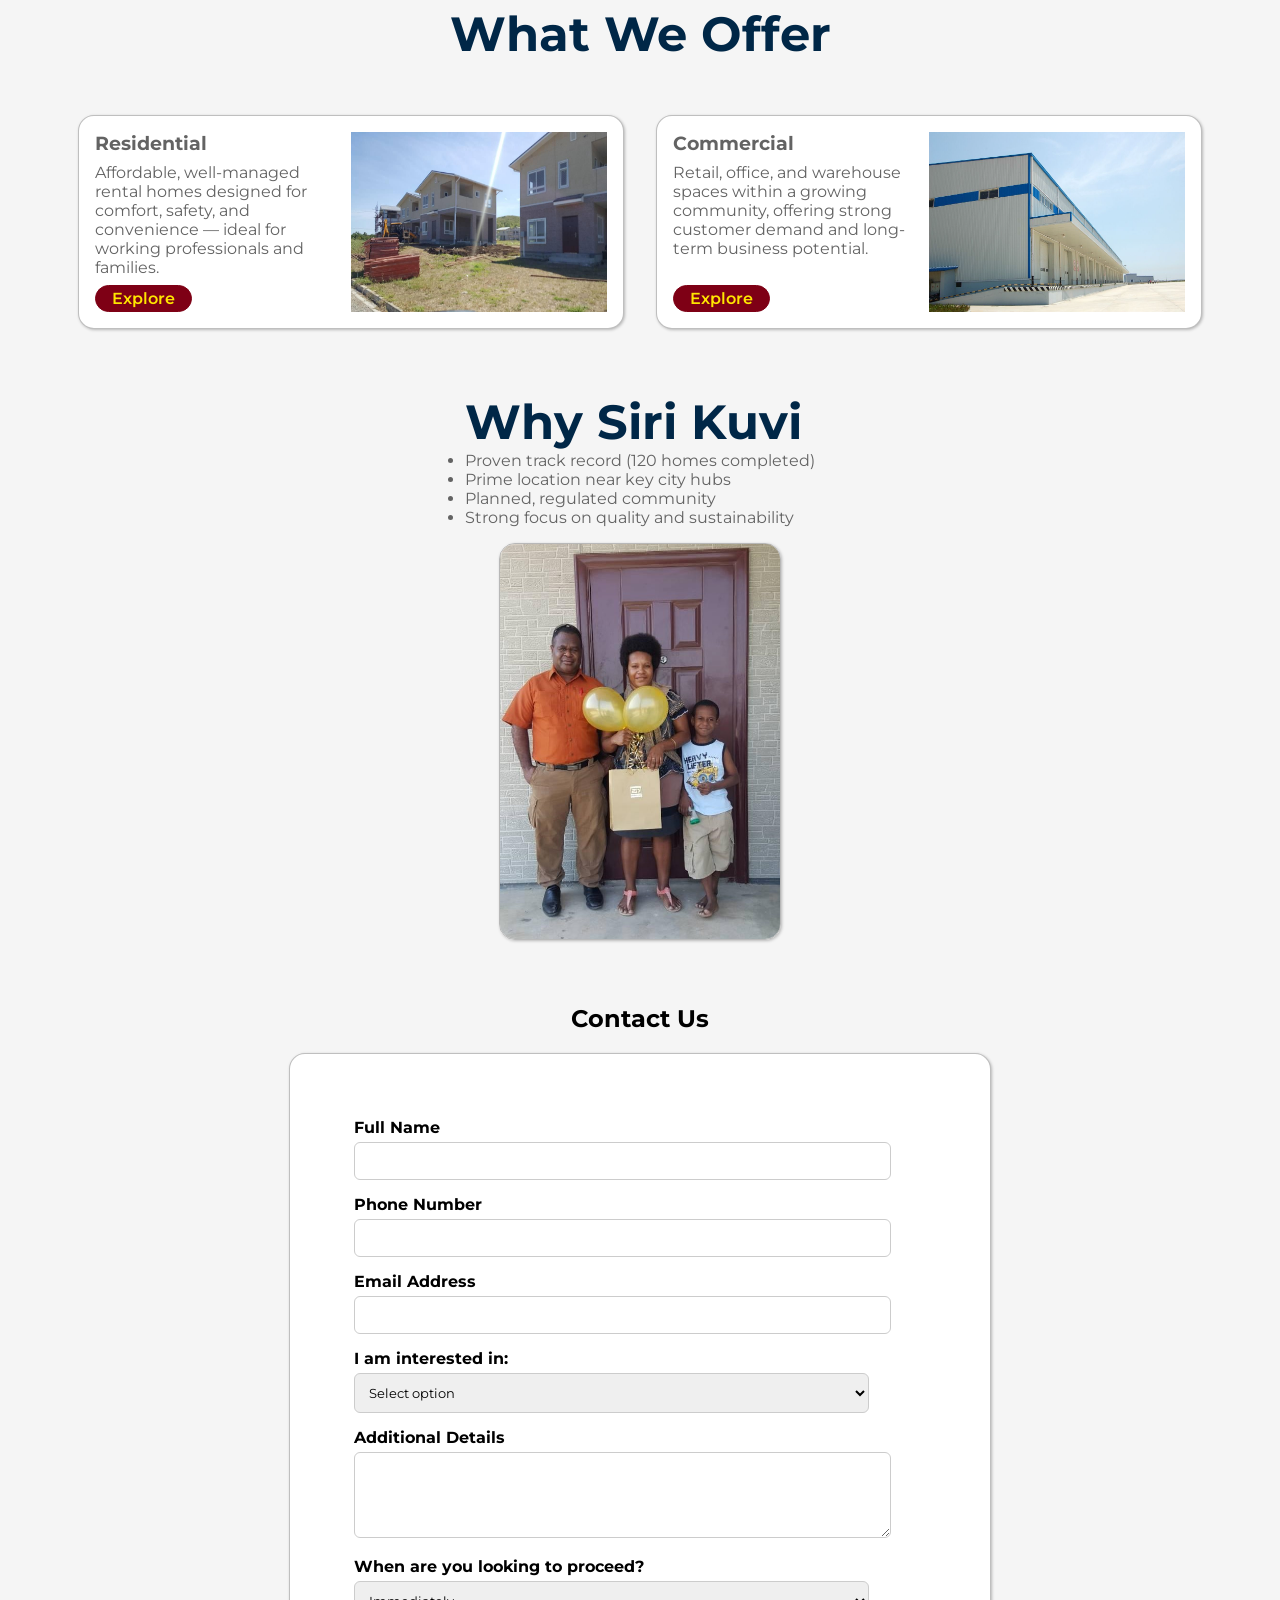
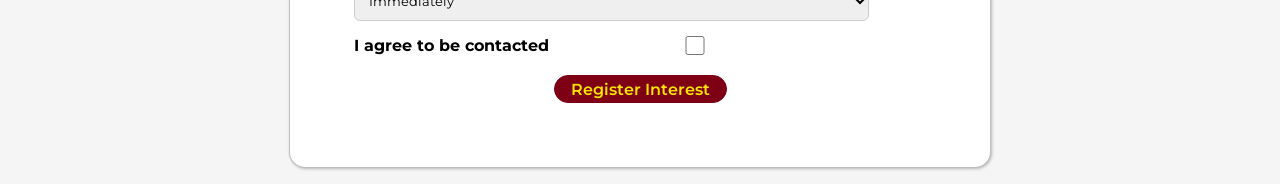
==== commit 49f4acdf: "Touches" ====
--- a/salesPage.html
+++ b/salesPage.html
@@ -1,9 +1,12 @@
 <!DOCTYPE html>
 <html lang="en">
 <head>
-    <!-- Basic Icons -->
-<!-- Brand Icons -->
-<link href="https://cdn.boxicons.com/3.0.8/fonts/brands/boxicons-brands.min.css" rel="stylesheet">
+     <!-- Basic Icons -->
+    <link href="https://cdn.boxicons.com/3.0.8/fonts/basic/boxicons.min.css" rel="stylesheet">
+    <!-- Filled Icons -->
+    <link href="https://cdn.boxicons.com/3.0.8/fonts/filled/boxicons-filled.min.css" rel="stylesheet">
+    <!-- Brand Icons -->
+    <link href="https://cdn.boxicons.com/3.0.8/fonts/brands/boxicons-brands.min.css" rel="stylesheet">
     <link rel="stylesheet" href="styles.css">
     <meta charset="UTF-8">
     <meta name="viewport" content="width=device-width, initial-scale=1.0">
@@ -11,6 +14,7 @@
 </head>
 <body>
     <main>
+        <a href="index.html" class="back-btn"><i class="bx bx-home-alt"></i></a>
         <header class="header">
             <div class="logo-container">
                 <img class="logo" src="assets/SKIL-LOGO.png" alt="">
@@ -256,3 +260,23 @@
     </main>
 </body>
 </html>
+<style>
+    .back-btn{
+        position: fixed;
+        top: 1rem;
+        left: 2rem;
+         width: fit-content;
+    height: fit-content;
+    padding: .2rem .6rem;
+    background-color: rgb(255, 0, 0);
+    color: rgb(255, 255, 174);
+    border-radius: 1rem;
+    text-decoration: none;
+    font-weight: 600;
+    text-shadow: black 1px 1px 3px;
+    display: flex;
+    flex-direction: column;
+    align-items: center;
+    z-index: 100;
+    }
+</style>
--- a/styles.css
+++ b/styles.css
@@ -18,6 +18,9 @@
     justify-content: center;
     align-items: center;
     background-color: whitesmoke;
+}
+main > .button{
+    
 }
 h1{
     color: rgb(0, 39, 71);
